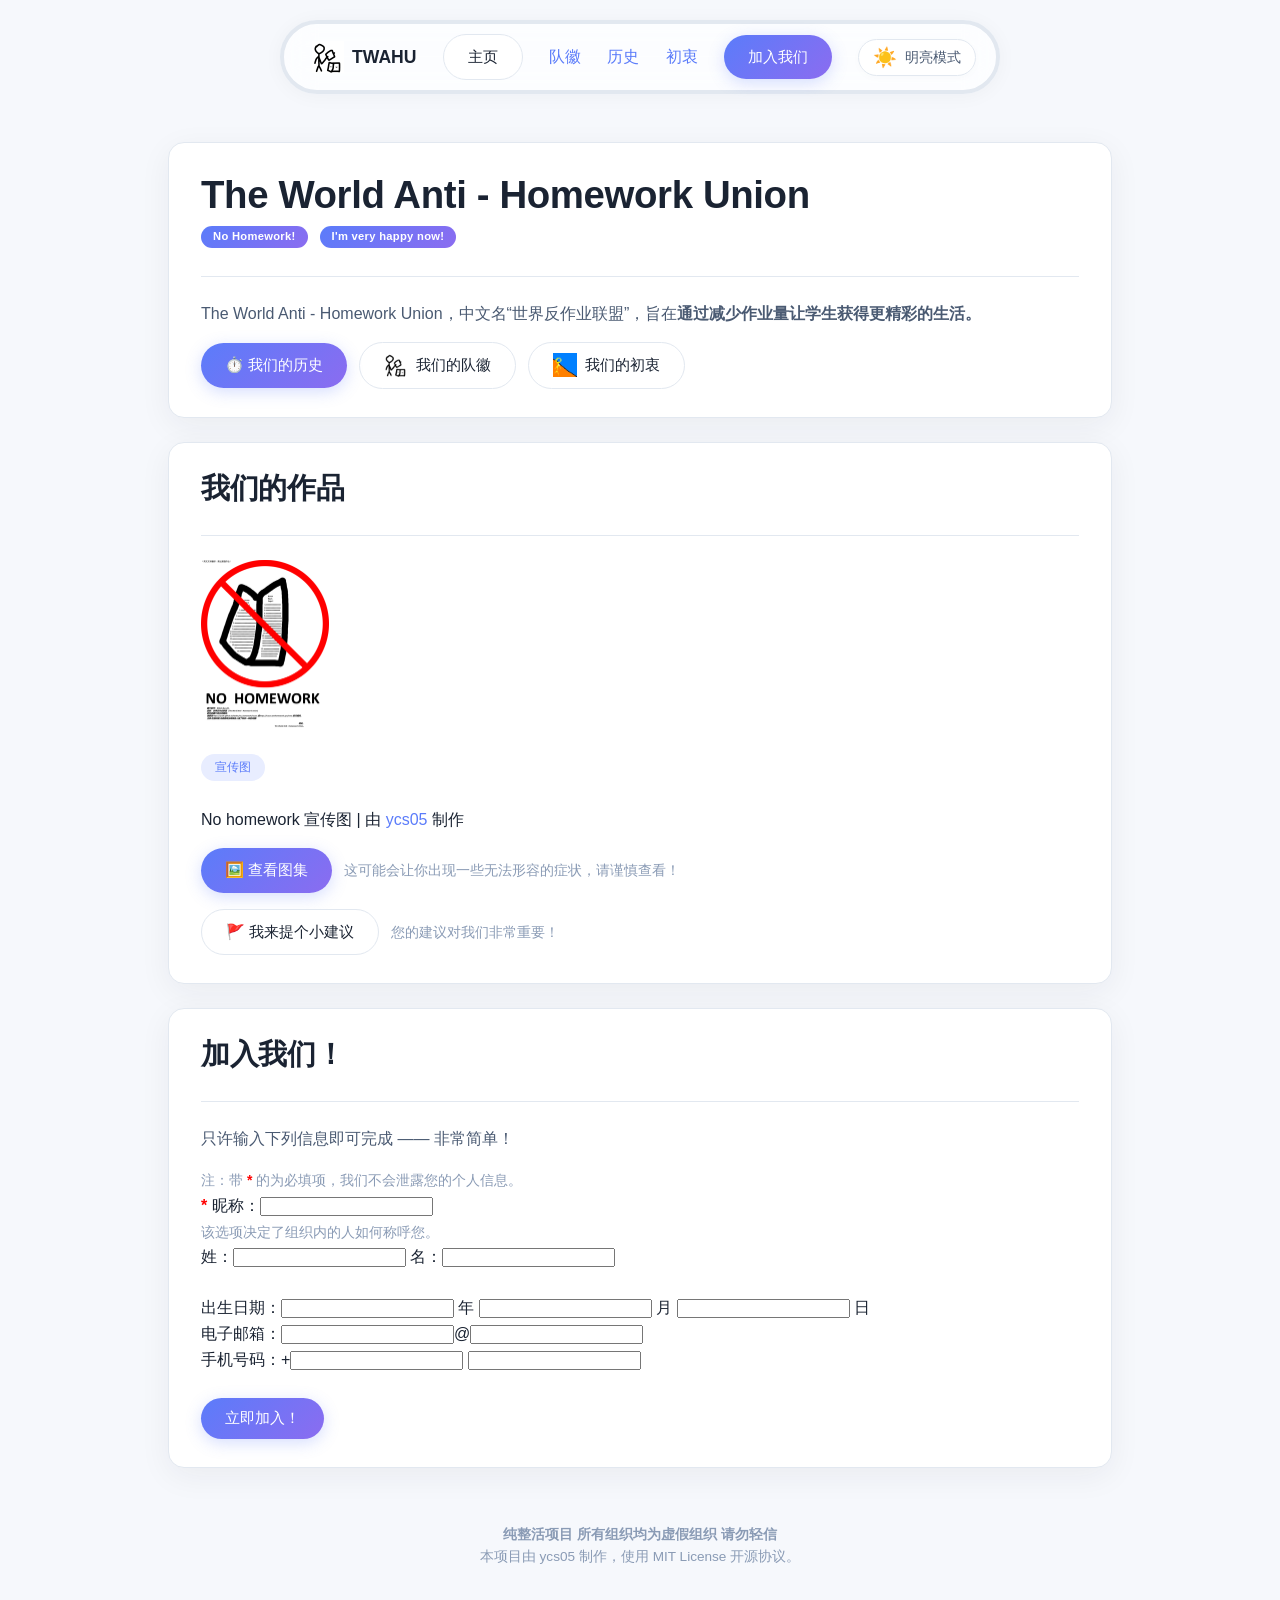
==== index.html @ c44a64ee "First upload files." ====
<!DOCTYPE HTML>
<html lang="zh-CN" data-theme="dark">
<head>
	<title>The World Anti - Homework Union | 世界反作业联盟</title>
	<meta charset="utf-8">
	<meta name="viewport" content="width=device-width, initial-scale=1.0">
	<link rel="icon" href="icon.png">
	<link rel="stylesheet" href="style.css">
</head>
<body>
	<nav class="navbar">
		<div class="logo">
		<img src="icon.png" width=32 height=32><strong>TWAHU</strong>
		</div>
		<a class="btn">主页</a>
		<a href="icon.png">队徽</a>
		<a href="history/index.html">历史</a>
		<a href="original_intention">初衷</a>
		<a href="#joinus" class="btn btn-primary">加入我们</a>
		<button class="theme-toggle" id="themeToggle">
            <span class="icon" id="themeIcon">🌙</span>
            <span id="themeLabel">暗黑模式</span>
        </button>
		<!--<a class="btn btn-outline" href="https://ycs05.github.io/home.html">返回到 <span class="btn btn-primary">ycs05 的个人网站</span></a>-->
	</nav>
	<main class="container">
        <section class="card">
            <h1><strong>The World Anti - Homework Union</strong></h1>
			<div class="card-header"><span class="badge">No Homework!</span><span class="badge">I'm very happy now!</span></div>
            <div class="divider"></div>
			<p>The World Anti - Homework Union，中文名“世界反作业联盟”，旨在<strong>通过减少作业量让学生获得更精彩的生活。</strong></p>
			<div class="flex mt-16">
				<a class="btn btn-primary" href="history/index.html">⏱️ 我们的历史</a>
				<a class="btn btn-outline" href="icon.png"><img src="icon.png" width=24 height=24> 我们的队徽</a>
				<a class="btn btn-outline" href=""><img src="original_intention_icon.png" width=24 height=24> 我们的初衷</a>
			</div>
        </section>
		<section class="card">
			<h2>我们的作品</h2>
			<div class="divider"></div>
			<img src="no_homework/NO HOMEWORK! By ycs05 - 3.0.png" width=128>
			<div class="flex mt-16">
				<span class="tag">宣传图</span>
			</div>
			<br>
			<span>No homework 宣传图 | 由 <a href="https://github.com/ycs05/">ycs05</a> 制作</span>
			<div class="flex mt-16">
				<a class="btn btn-primary" href="">🖼️ 查看图集</strong></a>
				<span class="text-muted text-sm">这可能会让你出现一些无法形容的症状，请谨慎查看！</span>
			</div>
			<div class="flex mt-16">
				<a class="btn" href="https://github.com/ycs05/messaround_nohomework/issues/new">🚩 我来提个小建议</a>
				<span class="text-muted text-sm">您的建议对我们非常重要！</span>
			</div>
		</section>
		<section class="card" id="joinus">
			<h2>加入我们！</h2>
			<div class="divider"></div>
			<p>只许输入下列信息即可完成 —— 非常简单！</p>
			<span class="text-muted text-sm">注：带 <strong style="color:red;">*</strong> 的为必填项，我们不会泄露您的个人信息。</span>
			<br>
			<span><strong style="color:red;">*</strong> 昵称：</span><input>
			<br>
			<span class="text-muted text-sm">该选项决定了组织内的人如何称呼您。</span>
			<br>
			<span>姓：</span><input>
			<span>名：</span><input>
			<br><br>
			<span>出生日期：<input> 年 <input> 月 <input> 日</span>
			<br>
			<span>电子邮箱：<input>@<input></span>
			<br>
			<span>手机号码：+<input> <input></span>
			<br><br>
			<button class="btn btn-primary" onclick="(async(btn)=>{btn.disabled=true;btn.innerText='正在注册……';await new Promise(r=>setTimeout(r,2000));alert('注册失败！\n原因：主站“https://userfiles.antihomework.gov/”访问失败。\n请尝试以下解决方案：\n1、切换网络。\n2、重启路由器或宽带。\n3、主站容易被 DDoS，可能需要等待一段时间才能进入。');btn.innerText='立即加入！';btn.disabled=false;})(this)">立即加入！</button>
		</section>
		<div class="footer">
			<strong><span>纯整活项目 所有组织均为虚假组织 请勿轻信</span></strong>
			<br>
			<span><a href="https://github.com/ycs05/messaround_nohomework/">本项目</a>由 <a href="https://github.com/ycs05">ycs05</a> 制作，使用 <a href="https://mit-license.org/">MIT License</a> 开源协议。</span>
		</div>
    </main>
	<script src="switchthememode.js"></script>
</body>
---- style.css ----
:root {
  --bg-body: #f6f8fc;
  --bg-card: #ffffff;
  --bg-card-hover: #f0f4ff;
  --bg-nav: rgba(255, 255, 255, 0.72);
  --bg-code: #edf2f7;
  --text-primary: #1a2332;
  --text-secondary: #4a5a72;
  --text-muted: #8a9bb5;
  --text-on-primary: #ffffff;
  --border-light: #e2e8f0;
  --border-focus: #7c9bff;
  --shadow-card: 0 8px 32px rgba(26, 35, 50, 0.06);
  --shadow-card-hover: 0 16px 48px rgba(26, 35, 50, 0.10);
  --shadow-nav: 0 2px 20px rgba(26, 35, 50, 0.04);
  --accent: #5b7cfa;
  --accent-hover: #4a6ae6;
  --accent-light: #e8edff;
  --accent-gradient: linear-gradient(135deg, #5b7cfa, #8b6cf0);
  --radius: 16px;
  --radius-sm: 10px;
  --radius-full: 9999px;
  --transition: 0.3s cubic-bezier(0.4, 0, 0.2, 1);
}

[data-theme="dark"] {
  --bg-body: #0b0f1a;
  --bg-card: #161e2e;
  --bg-card-hover: #1f2a40;
  --bg-nav: rgba(11, 15, 26, 0.78);
  --bg-code: #1a2438;
  --text-primary: #edf2f9;
  --text-secondary: #b0c4dd;
  --text-muted: #6e85a8;
  --text-on-primary: #0b0f1a;
  --border-light: #26304a;
  --border-focus: #7c9bff;
  --shadow-card: 0 8px 32px rgba(0, 0, 0, 0.50);
  --shadow-card-hover: 0 16px 48px rgba(0, 0, 0, 0.60);
  --shadow-nav: 0 2px 20px rgba(0, 0, 0, 0.30);
  --accent: #6d8cff;
  --accent-hover: #5b7cfa;
  --accent-light: #1a274a;
  --accent-gradient: linear-gradient(135deg, #6d8cff, #a07cf0);
}

*,
*::before,
*::after {
  box-sizing: border-box;
  margin: 0;
  padding: 0;
}

html {
  scroll-behavior: smooth;
}

body {
  font-family: 'Inter', -apple-system, BlinkMacSystemFont, 'Segoe UI', Roboto, Helvetica, Arial, sans-serif;
  background-color: var(--bg-body);
  color: var(--text-primary);
  line-height: 1.6;
  transition: background-color var(--transition), color var(--transition);
  min-height: 100vh;
  padding: 0 24px 60px;
  -webkit-font-smoothing: antialiased;
  -moz-osx-font-smoothing: grayscale;
}

h1,
h2,
h3,
h4 {
  font-weight: 600;
  line-height: 1.25;
  letter-spacing: -0.01em;
  color: var(--text-primary);
  transition: color var(--transition);
}

h1 {
  font-size: 2.4rem;
  margin-bottom: 0.4rem;
}

h2 {
  font-size: 1.8rem;
  margin-bottom: 1rem;
}

h3 {
  font-size: 1.2rem;
  margin-bottom: 0.6rem;
}

p {
  color: var(--text-secondary);
  transition: color var(--transition);
  margin-bottom: 1rem;
}

a {
  color: var(--accent);
  text-decoration: none;
  transition: color var(--transition);
}

a:hover {
  color: var(--accent-hover);
}

.container {
  max-width: 960px;
  margin: 0 auto;
  padding: 0 8px;
}

.navbar {
  position: sticky;
  top: 16px;
  z-index: 100;
  background: var(--bg-nav);
  backdrop-filter: blur(16px) saturate(180%);
  -webkit-backdrop-filter: blur(16px) saturate(180%);
  border: 4px solid var(--border-light);
  border-radius: var(--radius-full);
  padding: 10px 20px 10px 28px;
  margin: 20px auto 48px;
  max-width: 720px;
  display: flex;
  align-items: center;
  justify-content: space-between;
  box-shadow: var(--shadow-nav);
  transition: background var(--transition), border-color var(--transition), box-shadow var(--transition);
}

.navbar .logo {
  font-weight: 600;
  font-size: 1.1rem;
  color: var(--text-primary);
  display: flex;
  align-items: center;
  gap: 8px;
  transition: color var(--transition);
}

.navbar .logo span {
  background: var(--accent-gradient);
  -webkit-background-clip: text;
  -webkit-text-fill-color: transparent;
  background-clip: text;
}

.theme-toggle {
  background: var(--bg-card);
  border: 1px solid var(--border-light);
  border-radius: var(--radius-full);
  padding: 8px 14px;
  font-size: 0.9rem;
  font-weight: 500;
  color: var(--text-secondary);
  cursor: pointer;
  display: flex;
  align-items: center;
  gap: 8px;
  transition: all var(--transition);
  box-shadow: 0 2px 8px rgba(0, 0, 0, 0.02);
  font-family: inherit;
}

.theme-toggle:hover {
  background: var(--bg-card-hover);
  border-color: var(--border-focus);
  color: var(--text-primary);
  transform: scale(1.02);
}

.theme-toggle:active {
  transform: scale(0.96);
}

.theme-toggle .icon {
  font-size: 1.2rem;
  line-height: 1;
  transition: transform 0.4s ease;
}

.theme-toggle .icon.spin {
  transform: rotate(360deg);
}

.card {
  background: var(--bg-card);
  border-radius: var(--radius);
  padding: 28px 32px;
  margin-bottom: 24px;
  border: 1px solid var(--border-light);
  box-shadow: var(--shadow-card);
  transition: all var(--transition);
}

.card:hover {
  box-shadow: var(--shadow-card-hover);
  border-color: var(--border-focus);
}

.card-header {
  display: flex;
  align-items: center;
  gap: 12px;
  margin-bottom: 16px;
}

.card-header .badge {
  background: var(--accent-gradient);
  color: #fff;
  font-size: 0.7rem;
  font-weight: 600;
  padding: 2px 12px;
  border-radius: var(--radius-full);
  letter-spacing: 0.3px;
}

.code-block {
  background: var(--bg-code);
  border-radius: var(--radius-sm);
  padding: 16px 20px;
  font-family: 'JetBrains Mono', 'Fira Code', monospace;
  font-size: 0.85rem;
  overflow-x: auto;
  color: var(--text-secondary);
  border: 1px solid var(--border-light);
  transition: background var(--transition), color var(--transition), border-color var(--transition);
  margin: 12px 0 4px;
  white-space: pre-wrap;
  word-break: break-word;
}

.code-block .comment {
  color: var(--text-muted);
  font-style: italic;
}

.code-block .keyword {
  color: var(--accent);
  font-weight: 500;
}

.btn {
  display: inline-flex;
  align-items: center;
  gap: 8px;
  padding: 10px 24px;
  border-radius: var(--radius-full);
  font-weight: 500;
  font-size: 0.95rem;
  font-family: inherit;
  border: none;
  cursor: pointer;
  transition: all var(--transition);
  background: var(--bg-card);
  color: var(--text-primary);
  border: 1px solid var(--border-light);
}

.btn-primary {
  background: var(--accent-gradient);
  color: var(--text-on-primary);
  border: none;
  box-shadow: 0 4px 16px rgba(91, 124, 250, 0.25);
}

.btn-primary:hover {
  transform: translateY(-2px);
  box-shadow: 0 8px 28px rgba(91, 124, 250, 1);
  color: #fff;
}

.btn-primary:active {
  transform: translateY(0);
}

.btn-outline {
  background: transparent;
  border: 1px solid var(--border-light);
}

.btn-outline:hover {
  background: var(--bg-card-hover);
  border-color: var(--border-focus);
}

.tag {
  display: inline-block;
  padding: 4px 14px;
  border-radius: var(--radius-full);
  font-size: 0.75rem;
  font-weight: 500;
  background: var(--accent-light);
  color: var(--accent);
  transition: background var(--transition), color var(--transition);
}

.divider {
  height: 1px;
  background: var(--border-light);
  margin: 28px 0 24px;
  transition: background var(--transition);
}

.footer {
  text-align: center;
  padding: 32px 0 8px;
  color: var(--text-muted);
  font-size: 0.85rem;
  transition: color var(--transition);
}

.footer a {
  color: var(--text-muted);
}

.footer a:hover {
  color: var(--accent);
}

.flex {
  display: flex;
  align-items: center;
  gap: 12px;
  flex-wrap: wrap;
}

.flex-center {
  justify-content: center;
}

.gap-8 {
  gap: 8px;
}

.mt-8 {
  margin-top: 8px;
}

.mt-16 {
  margin-top: 16px;
}

.mb-8 {
  margin-bottom: 8px;
}

.text-muted {
  color: var(--text-muted);
}

.text-sm {
  font-size: 0.875rem;
}

@media (max-width: 640px) {
  body {
    padding: 0 16px 40px;
  }
  h1 {
    font-size: 1.8rem;
  }
  h2 {
    font-size: 1.4rem;
  }
  .card {
    padding: 20px 18px;
  }
  .navbar {
    padding: 8px 16px 8px 20px;
    margin: 12px auto 32px;
    max-width: 100%;
  }
  .navbar .logo {
    font-size: 0.95rem;
  }
  .theme-toggle {
    padding: 6px 12px;
    font-size: 0.8rem;
  }
  .theme-toggle .icon {
    font-size: 1rem;
  }
}

@media (max-width: 400px) {
  .navbar .logo span {
    display: none;
  }
}

::-webkit-scrollbar {
  width: 6px;
}

::-webkit-scrollbar-track {
  background: var(--bg-body);
}

::-webkit-scrollbar-thumb {
  background: var(--border-light);
  border-radius: var(--radius-full);
}

::-webkit-scrollbar-thumb:hover {
  background: var(--text-muted);
}

::selection {
  background: var(--accent);
  color: #fff;
}

.theme-transitioning * {
  transition: none !important;
}
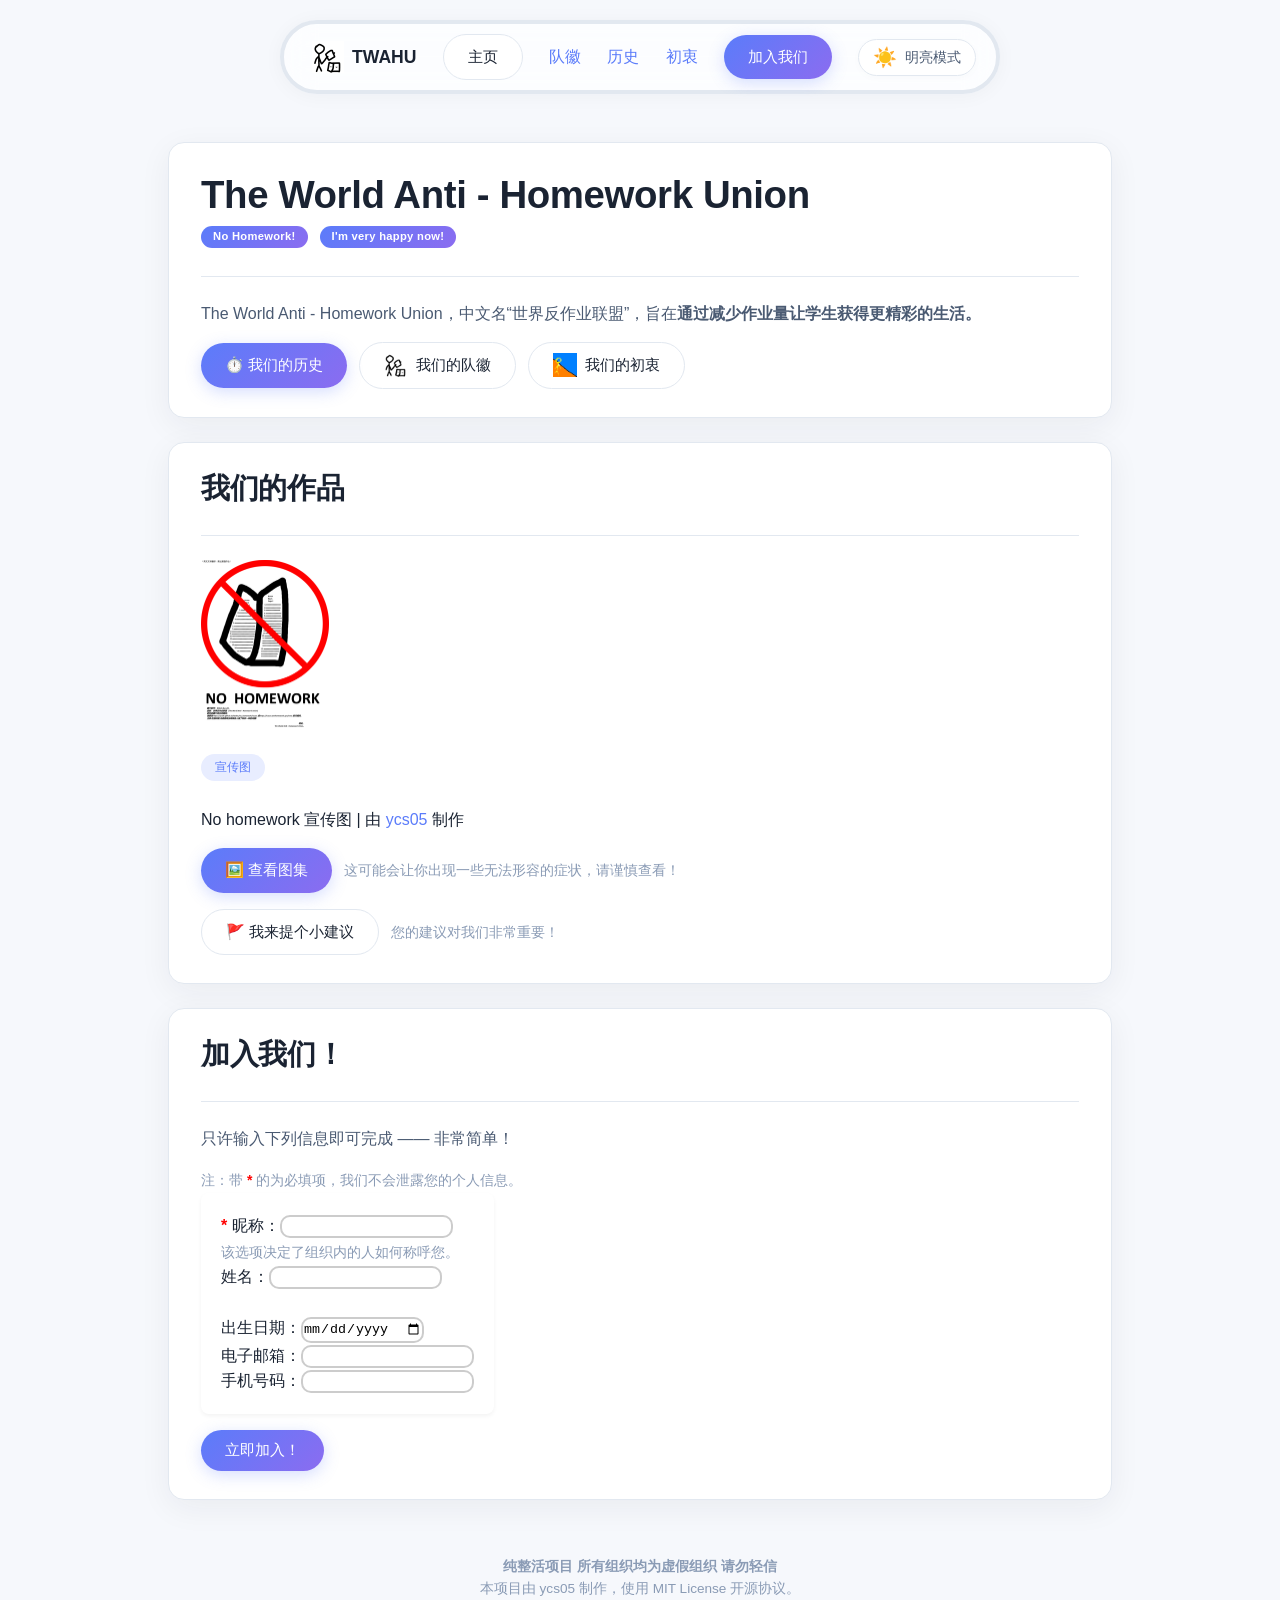
==== commit 02774e31: "Enhance SEO with meta tags in index.html Added meta description and keywords for SEO." ====
--- a/index.html
+++ b/index.html
@@ -4,6 +4,8 @@
 	<title>The World Anti - Homework Union | 世界反作业联盟</title>
 	<meta charset="utf-8">
 	<meta name="viewport" content="width=device-width, initial-scale=1.0">
+	<meta name="description" content="世界反作业联盟（TWAHU，The World Anti - Homework Union），旨在通过减少作业量让学生获得更精彩的生活。">
+	<meta name="keywords" content="作业, Homework, 反作业, Anti-homework">
 	<link rel="icon" href="icon.png">
 	<link rel="stylesheet" href="style.css">
 </head>
@@ -59,18 +61,21 @@
 			<p>只许输入下列信息即可完成 —— 非常简单！</p>
 			<span class="text-muted text-sm">注：带 <strong style="color:red;">*</strong> 的为必填项，我们不会泄露您的个人信息。</span>
 			<br>
-			<span><strong style="color:red;">*</strong> 昵称：</span><input>
-			<br>
-			<span class="text-muted text-sm">该选项决定了组织内的人如何称呼您。</span>
-			<br>
-			<span>姓：</span><input>
-			<span>名：</span><input>
-			<br><br>
-			<span>出生日期：<input> 年 <input> 月 <input> 日</span>
-			<br>
-			<span>电子邮箱：<input>@<input></span>
-			<br>
-			<span>手机号码：+<input> <input></span>
+			<form action="" method="post" class="form-row">
+				<fieldset>
+					<span><strong style="color:red;">*</strong> 昵称：</span><input>
+					<br>
+					<span class="text-muted text-sm">该选项决定了组织内的人如何称呼您。</span>
+					<br>
+					<span>姓名：</span><input name="fullname">
+					<br><br>
+					<span>出生日期：<input type="date"></span>
+					<br>
+					<span>电子邮箱：<input type="email" name="email" required></span>
+					<br>
+					<span>手机号码：<input type="tel" name="tel"></span>
+				</fieldset>
+			</form>
 			<br><br>
 			<button class="btn btn-primary" onclick="(async(btn)=>{btn.disabled=true;btn.innerText='正在注册……';await new Promise(r=>setTimeout(r,2000));alert('注册失败！\n原因：主站“https://userfiles.antihomework.gov/”访问失败。\n请尝试以下解决方案：\n1、切换网络。\n2、重启路由器或宽带。\n3、主站容易被 DDoS，可能需要等待一段时间才能进入。');btn.innerText='立即加入！';btn.disabled=false;})(this)">立即加入！</button>
 		</section>
@@ -81,4 +86,4 @@
 		</div>
     </main>
 	<script src="switchthememode.js"></script>
-</body>+</body>
--- a/style.css
+++ b/style.css
@@ -420,4 +420,14 @@
 
 .theme-transitioning * {
   transition: none !important;
-}+}
+
+fieldset {
+	border: 0px;
+	border-radius: 8px;
+	padding: 20px;
+	margin-bottom: -50px;
+	box-shadow: 0 2px 4px rgba(0,0,0,0.05);
+}
+.form-row { display: flex; flex-wrap: wrap; gap: 10px 20px; margin-bottom: 15px; align-items: center; }
+.form-row input, .form-row select, .form-row datalist { flex: 1; min-width: 0px; padding: 2px 0px; border: 2px solid #ccc; border-radius: 10px; }
